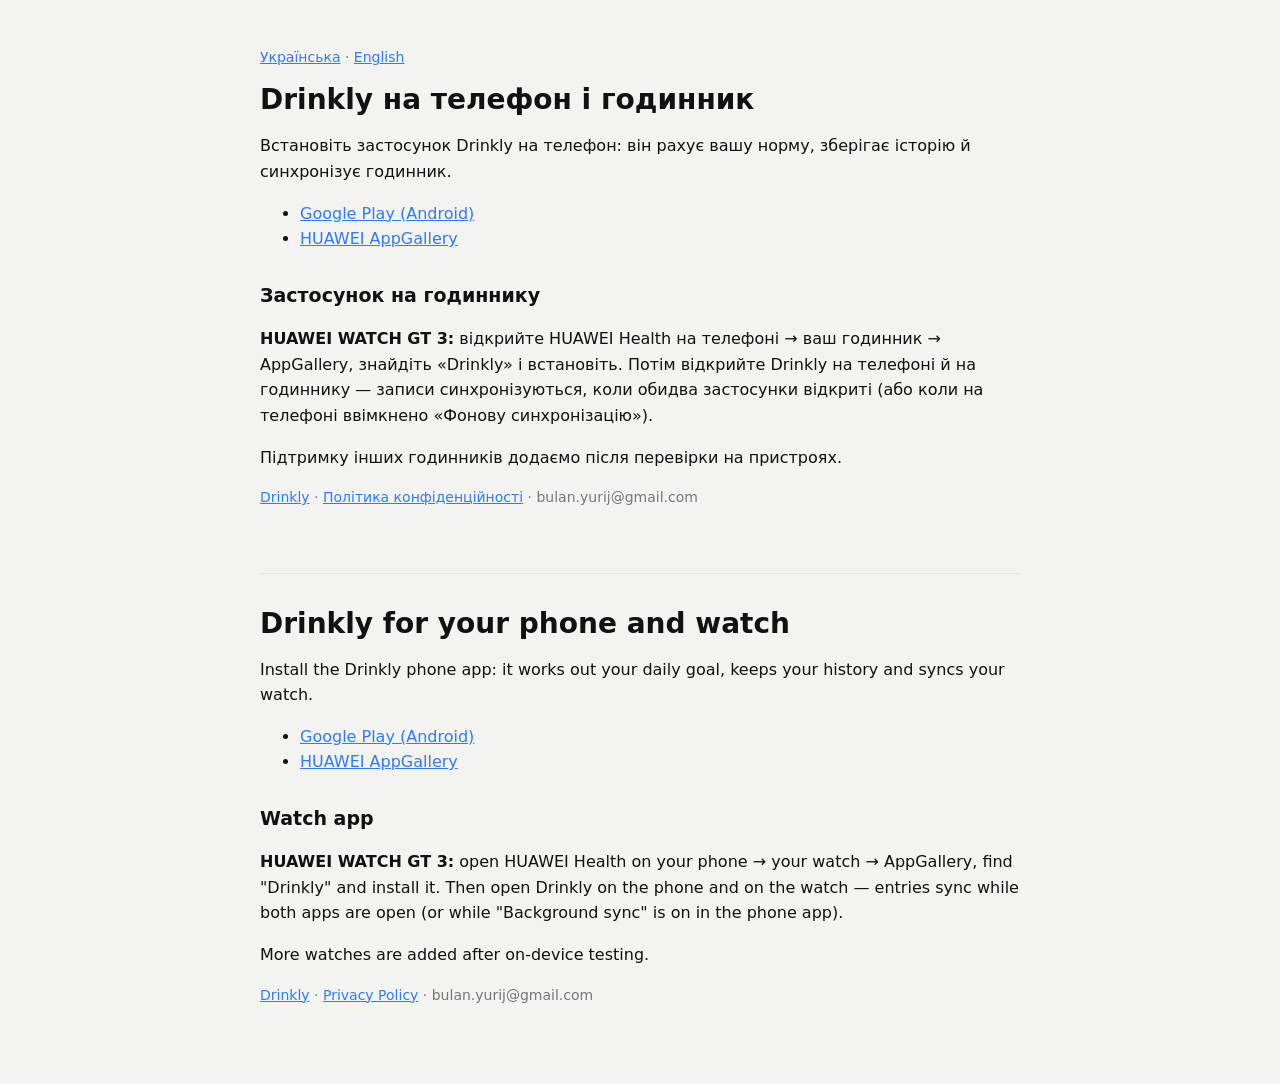
==== get.html @ bbf96739 "Add get.html: phone app stores and watch install steps Co-Authored-By: Claude Opus 5.5 <noreply@anth" ====
<!doctype html>
<html lang="uk">
<head>
<meta charset="utf-8">
<meta name="viewport" content="width=device-width, initial-scale=1">
<title>Drinkly — Get the app / Завантажити</title>
<link rel="stylesheet" href="legal.css">
</head>
<body>
<main>
<p class="lang"><a href="#uk">Українська</a> · <a href="#en">English</a></p>

<article id="uk" lang="uk">
<h1>Drinkly на телефон і годинник</h1>
<p>Встановіть застосунок Drinkly на телефон: він рахує вашу норму, зберігає історію й синхронізує годинник.</p>
<ul>
<li><a href="https://play.google.com/store/apps/details?id=com.bulany.drinkly.android">Google Play (Android)</a></li>
<li><a href="https://appgallery.huawei.com/app/C119541665">HUAWEI AppGallery</a></li>
</ul>

<h2 id="watch">Застосунок на годиннику</h2>
<p><strong>HUAWEI WATCH GT 3:</strong> відкрийте HUAWEI Health на телефоні → ваш годинник → AppGallery, знайдіть «Drinkly» і встановіть. Потім відкрийте Drinkly на телефоні й на годиннику — записи синхронізуються, коли обидва застосунки відкриті (або коли на телефоні ввімкнено «Фонову синхронізацію»).</p>
<p>Підтримку інших годинників додаємо після перевірки на пристроях.</p>
<p class="meta"><a href="index.html">Drinkly</a> · <a href="privacy.html">Політика конфіденційності</a> · bulan.yurij@gmail.com</p>
</article>

<article id="en" lang="en">
<h1>Drinkly for your phone and watch</h1>
<p>Install the Drinkly phone app: it works out your daily goal, keeps your history and syncs your watch.</p>
<ul>
<li><a href="https://play.google.com/store/apps/details?id=com.bulany.drinkly.android">Google Play (Android)</a></li>
<li><a href="https://appgallery.huawei.com/app/C119541665">HUAWEI AppGallery</a></li>
</ul>

<h2 id="watch-en">Watch app</h2>
<p><strong>HUAWEI WATCH GT 3:</strong> open HUAWEI Health on your phone → your watch → AppGallery, find "Drinkly" and install it. Then open Drinkly on the phone and on the watch — entries sync while both apps are open (or while "Background sync" is on in the phone app).</p>
<p>More watches are added after on-device testing.</p>
<p class="meta"><a href="index.html">Drinkly</a> · <a href="privacy.html">Privacy Policy</a> · bulan.yurij@gmail.com</p>
</article>
</main>
</body>
</html>
---- legal.css ----
:root {
  --bg: #f3f3f1;
  --text: #111111;
  --muted: #76767c;
  --accent: #2e7cf6;
  --line: #e4e4e0;
  color-scheme: light dark;
}
@media (prefers-color-scheme: dark) {
  :root { --bg: #08090b; --text: #f2f2f2; --muted: #a3a3a8; --accent: #2fb8ff; --line: #24272d; }
}
body {
  margin: 0;
  background: var(--bg);
  color: var(--text);
  font: 16px/1.6 "Onest", system-ui, -apple-system, sans-serif;
}
main { max-width: 760px; margin: 0 auto; padding: 32px 16px 64px; }
article + article { margin-top: 64px; padding-top: 32px; border-top: 1px solid var(--line); }
h1 { font-size: 28px; line-height: 1.25; margin: 0 0 4px; }
h2 { font-size: 19px; margin: 28px 0 8px; }
.meta, .lang { color: var(--muted); font-size: 14px; }
a { color: var(--accent); }
table { width: 100%; border-collapse: collapse; font-size: 14px; }
th, td { text-align: left; vertical-align: top; padding: 8px 6px; border-bottom: 1px solid var(--line); }
th { color: var(--muted); font-weight: 500; }
@media (max-width: 520px) {
  table, tr, td, th { display: block; }
  tr { padding: 8px 0; border-bottom: 1px solid var(--line); }
  th { display: none; }
  td { border: 0; padding: 2px 0; }
}
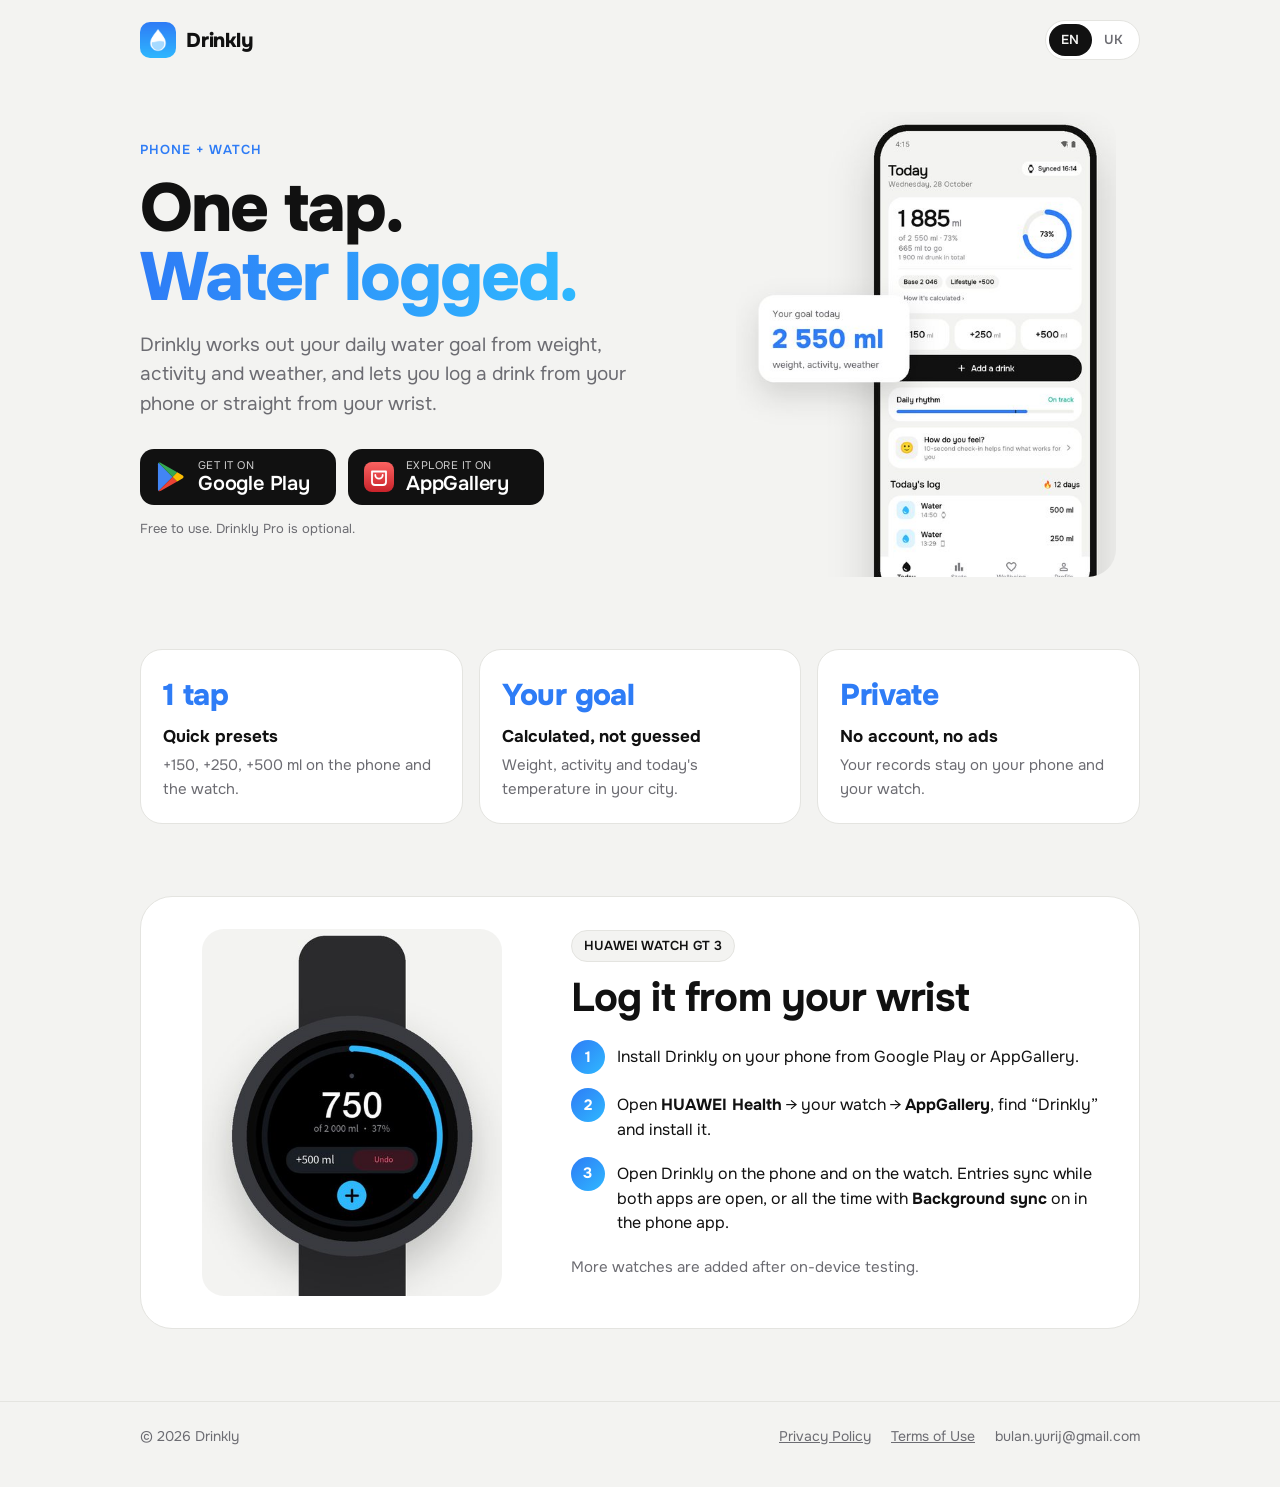
==== commit 4aa18283: "Redesign get.html: English by default, store badges, screenshots Co-Authored-By: Claude Opus 5.5 <no" ====
--- a/get.html
+++ b/get.html
@@ -1,42 +1,250 @@
 <!doctype html>
-<html lang="uk">
+<html lang="en" data-lang="en">
 <head>
 <meta charset="utf-8">
 <meta name="viewport" content="width=device-width, initial-scale=1">
-<title>Drinkly — Get the app / Завантажити</title>
-<link rel="stylesheet" href="legal.css">
+<title>Get Drinkly</title>
+<meta name="description" content="Drinkly — water tracking on your phone and watch. Get it on Google Play and HUAWEI AppGallery.">
+<link rel="icon" href="img/icon.png">
+<link rel="preconnect" href="https://fonts.googleapis.com">
+<link rel="preconnect" href="https://fonts.gstatic.com" crossorigin>
+<link rel="stylesheet" href="https://fonts.googleapis.com/css2?family=Onest:wght@400;500;600;800&display=swap">
+<style>
+:root {
+  --bg: #f3f3f1;
+  --card: #ffffff;
+  --text: #111111;
+  --muted: #6c6c72;
+  --line: #e4e4e0;
+  --accent: #2e7cf6;
+  --accent-2: #2fb8ff;
+  --badge: #111111;
+  --badge-text: #ffffff;
+  --shadow: 0 18px 50px rgba(17, 30, 60, .12);
+  color-scheme: light;
+}
+@media (prefers-color-scheme: dark) {
+  :root {
+    --bg: #08090b; --card: #14161a; --text: #f2f2f2; --muted: #a3a3a8; --line: #24272d;
+    --accent: #2fb8ff; --accent-2: #2e7cf6; --badge: #f2f2f2; --badge-text: #08090b;
+    --shadow: 0 18px 50px rgba(0, 0, 0, .5);
+    color-scheme: dark;
+  }
+}
+* { box-sizing: border-box; }
+html:not([data-lang="uk"]) [data-l="uk"], html[data-lang="uk"] [data-l="en"] { display: none !important; }
+body {
+  margin: 0;
+  background: var(--bg);
+  color: var(--text);
+  font: 16px/1.55 "Onest", system-ui, -apple-system, "Segoe UI", sans-serif;
+  -webkit-font-smoothing: antialiased;
+}
+a { color: var(--accent); }
+.wrap { max-width: 1040px; margin: 0 auto; padding-inline: max(20px, env(safe-area-inset-left, 0px)) max(20px, env(safe-area-inset-right, 0px)); }
+
+header { padding-block: 20px; }
+header .wrap { display: flex; align-items: center; justify-content: space-between; gap: 16px; }
+.brand { display: flex; align-items: center; gap: 10px; color: var(--text); text-decoration: none; font-weight: 800; font-size: 20px; letter-spacing: -.01em; }
+.brand img { width: 36px; height: 36px; border-radius: 10px; }
+.lang { display: inline-flex; padding: 3px; border-radius: 999px; background: var(--card); border: 1px solid var(--line); }
+.lang button {
+  font: inherit; font-size: 13px; font-weight: 600; letter-spacing: .04em;
+  border: 0; background: transparent; color: var(--muted); padding: 6px 12px; border-radius: 999px; cursor: pointer;
+}
+.lang button[aria-pressed="true"] { background: var(--text); color: var(--bg); }
+
+.hero { display: grid; grid-template-columns: 1.1fr .9fr; gap: 48px; align-items: center; padding-block: 32px 72px; }
+.hero > * { min-width: 0; }
+.eyebrow { display: inline-block; font-size: 13px; font-weight: 600; letter-spacing: .08em; text-transform: uppercase; color: var(--accent); margin-bottom: 14px; }
+h1 { font-size: clamp(40px, 6.4vw, 68px); line-height: 1.02; letter-spacing: -.03em; font-weight: 800; margin: 0 0 18px; text-wrap: balance; }
+h1 em { font-style: normal; background: linear-gradient(90deg, var(--accent), var(--accent-2)); -webkit-background-clip: text; background-clip: text; color: transparent; }
+.lead { font-size: 19px; color: var(--muted); max-width: 30em; margin: 0 0 30px; }
+
+.badges { display: flex; flex-wrap: wrap; gap: 12px; }
+.badge {
+  display: inline-flex; align-items: center; gap: 12px; min-width: 196px;
+  padding: 10px 20px 10px 16px; border-radius: 14px;
+  background: var(--badge); color: var(--badge-text); text-decoration: none;
+  transition: transform .15s ease, box-shadow .15s ease;
+}
+.badge:hover { transform: translateY(-2px); box-shadow: var(--shadow); }
+.badge:focus-visible { outline: 3px solid var(--accent); outline-offset: 3px; }
+.badge svg { width: 30px; height: 30px; flex: none; }
+.badge span { display: flex; flex-direction: column; line-height: 1.15; }
+.badge small { font-size: 11px; letter-spacing: .04em; text-transform: uppercase; opacity: .8; }
+.badge b { font-size: 20px; font-weight: 600; letter-spacing: -.01em; }
+.note { font-size: 13px; color: var(--muted); margin-top: 14px; }
+
+.shot { justify-self: center; width: 100%; max-width: 380px; border-radius: 28px; overflow: hidden; background: #f3f3f1; }
+.shot img { display: block; width: 100%; height: auto; }
+
+.features { display: grid; grid-template-columns: repeat(3, 1fr); gap: 16px; padding-bottom: 72px; }
+.feature { background: var(--card); border: 1px solid var(--line); border-radius: 22px; padding: 22px; }
+.feature .num { font-size: 30px; font-weight: 800; letter-spacing: -.02em; color: var(--accent); }
+.feature h3 { margin: 6px 0 4px; font-size: 17px; }
+.feature p { margin: 0; color: var(--muted); font-size: 15px; }
+
+.watch { display: grid; grid-template-columns: .8fr 1.2fr; gap: 40px; align-items: center;
+  background: var(--card); border: 1px solid var(--line); border-radius: 32px; padding: 32px; margin-bottom: 72px; scroll-margin-top: 16px; }
+.watch > * { min-width: 0; }
+.watch .shot { box-shadow: none; border-radius: 22px; max-width: 300px; }
+h2 { font-size: clamp(28px, 4vw, 40px); line-height: 1.1; letter-spacing: -.02em; margin: 0 0 12px; text-wrap: balance; }
+.chip { display: inline-block; font-size: 13px; font-weight: 600; padding: 5px 12px; border-radius: 999px; background: var(--bg); border: 1px solid var(--line); margin-bottom: 14px; }
+ol.steps { list-style: none; counter-reset: s; padding: 0; margin: 20px 0; display: grid; gap: 14px; }
+ol.steps li { counter-increment: s; display: grid; grid-template-columns: 34px 1fr; gap: 12px; align-items: start; }
+ol.steps li::before {
+  content: counter(s); width: 34px; height: 34px; border-radius: 50%; display: grid; place-items: center;
+  font-weight: 700; font-size: 15px; color: #fff; background: linear-gradient(135deg, var(--accent), var(--accent-2));
+}
+ol.steps li > span { padding-top: 5px; }
+.muted { color: var(--muted); font-size: 15px; }
+
+footer { border-top: 1px solid var(--line); padding-block: 24px 40px; color: var(--muted); font-size: 14px; }
+footer .wrap { display: flex; flex-wrap: wrap; gap: 8px 20px; justify-content: space-between; }
+footer nav { display: flex; flex-wrap: wrap; gap: 8px 20px; }
+footer a { color: var(--muted); }
+
+@media (max-width: 820px) {
+  .hero { grid-template-columns: 1fr; gap: 36px; padding-top: 16px; }
+  .hero .shot { max-width: 300px; }
+  .features { grid-template-columns: 1fr; }
+  .watch { grid-template-columns: 1fr; padding: 22px; }
+  .watch .shot { order: 2; justify-self: center; }
+}
+@media (max-width: 440px) {
+  .badge { flex: 1 1 100%; }
+}
+</style>
 </head>
 <body>
+<header>
+  <div class="wrap">
+    <a class="brand" href="index.html"><img src="img/icon.png" alt="">Drinkly</a>
+    <div class="lang" role="group" aria-label="Language">
+      <button type="button" data-set="en" aria-pressed="true">EN</button>
+      <button type="button" data-set="uk" aria-pressed="false">UK</button>
+    </div>
+  </div>
+</header>
+
 <main>
-<p class="lang"><a href="#uk">Українська</a> · <a href="#en">English</a></p>
-
-<article id="uk" lang="uk">
-<h1>Drinkly на телефон і годинник</h1>
-<p>Встановіть застосунок Drinkly на телефон: він рахує вашу норму, зберігає історію й синхронізує годинник.</p>
-<ul>
-<li><a href="https://play.google.com/store/apps/details?id=com.bulany.drinkly.android">Google Play (Android)</a></li>
-<li><a href="https://appgallery.huawei.com/app/C119541665">HUAWEI AppGallery</a></li>
-</ul>
-
-<h2 id="watch">Застосунок на годиннику</h2>
-<p><strong>HUAWEI WATCH GT 3:</strong> відкрийте HUAWEI Health на телефоні → ваш годинник → AppGallery, знайдіть «Drinkly» і встановіть. Потім відкрийте Drinkly на телефоні й на годиннику — записи синхронізуються, коли обидва застосунки відкриті (або коли на телефоні ввімкнено «Фонову синхронізацію»).</p>
-<p>Підтримку інших годинників додаємо після перевірки на пристроях.</p>
-<p class="meta"><a href="index.html">Drinkly</a> · <a href="privacy.html">Політика конфіденційності</a> · bulan.yurij@gmail.com</p>
-</article>
-
-<article id="en" lang="en">
-<h1>Drinkly for your phone and watch</h1>
-<p>Install the Drinkly phone app: it works out your daily goal, keeps your history and syncs your watch.</p>
-<ul>
-<li><a href="https://play.google.com/store/apps/details?id=com.bulany.drinkly.android">Google Play (Android)</a></li>
-<li><a href="https://appgallery.huawei.com/app/C119541665">HUAWEI AppGallery</a></li>
-</ul>
-
-<h2 id="watch-en">Watch app</h2>
-<p><strong>HUAWEI WATCH GT 3:</strong> open HUAWEI Health on your phone → your watch → AppGallery, find "Drinkly" and install it. Then open Drinkly on the phone and on the watch — entries sync while both apps are open (or while "Background sync" is on in the phone app).</p>
-<p>More watches are added after on-device testing.</p>
-<p class="meta"><a href="index.html">Drinkly</a> · <a href="privacy.html">Privacy Policy</a> · bulan.yurij@gmail.com</p>
-</article>
+  <section class="wrap hero">
+    <div>
+      <span class="eyebrow" data-l="en">Phone + watch</span>
+      <span class="eyebrow" data-l="uk">Телефон + годинник</span>
+      <h1 data-l="en">One tap.<br><em>Water logged.</em></h1>
+      <h1 data-l="uk">Один дотик.<br><em>Воду записано.</em></h1>
+      <p class="lead" data-l="en">Drinkly works out your daily water goal from weight, activity and weather, and lets you log a drink from your phone or straight from your wrist.</p>
+      <p class="lead" data-l="uk">Drinkly рахує вашу денну норму води з ваги, активності й погоди та дає записати напій на телефоні або просто з годинника.</p>
+
+      <div class="badges">
+        <a class="badge" href="https://play.google.com/store/apps/details?id=com.bulany.drinkly.android" rel="noopener">
+          <svg viewBox="0 0 24 26" aria-hidden="true">
+            <path fill="#4285F4" d="M1.2.6 13.4 12.9 1.2 25.2c-.3-.3-.5-.8-.5-1.4V2c0-.6.2-1.1.5-1.4Z"/>
+            <path fill="#34A853" d="M1.2.6 13.4 12.9l4-4L3.3.8C2.5.3 1.7.3 1.2.6Z"/>
+            <path fill="#EA4335" d="M1.2 25.2 13.4 12.9l4 4L3.3 25c-.8.5-1.6.5-2.1.2Z"/>
+            <path fill="#FBBC04" d="m17.4 8.9-4 4 4 4 4.5-2.6c1.3-.7 1.3-2.1 0-2.8Z"/>
+          </svg>
+          <span><small data-l="en">Get it on</small><small data-l="uk">Завантажити з</small><b>Google Play</b></span>
+        </a>
+        <a class="badge" href="https://appgallery.huawei.com/app/C119541665" rel="noopener">
+          <svg viewBox="0 0 30 30" aria-hidden="true">
+            <defs><linearGradient id="ag" x1="0" y1="0" x2="0" y2="1"><stop offset="0" stop-color="#FB6361"/><stop offset="1" stop-color="#C9222A"/></linearGradient></defs>
+            <rect width="30" height="30" rx="8" fill="url(#ag)"/>
+            <path d="M8 9.5h14v10.5a3 3 0 0 1-3 3h-8a3 3 0 0 1-3-3Z" fill="none" stroke="#fff" stroke-width="1.8" stroke-linejoin="round"/>
+            <path d="M11.3 13a3.7 3.7 0 0 0 7.4 0" fill="none" stroke="#fff" stroke-width="1.8" stroke-linecap="round"/>
+          </svg>
+          <span><small data-l="en">Explore it on</small><small data-l="uk">Відкрити в</small><b>AppGallery</b></span>
+        </a>
+      </div>
+      <p class="note" data-l="en">Free to use. Drinkly Pro is optional.</p>
+      <p class="note" data-l="uk">Безкоштовно. Drinkly Pro — за бажанням.</p>
+    </div>
+    <div class="shot">
+      <img data-l="en" src="img/01-today-en.jpg" width="540" height="660" alt="Drinkly Today screen: 1 885 of 2 550 ml">
+      <img data-l="uk" src="img/01-today-uk.jpg" width="540" height="660" alt="Екран «Сьогодні» в Drinkly">
+    </div>
+  </section>
+
+  <section class="wrap features">
+    <div class="feature">
+      <div class="num">1 tap</div>
+      <h3 data-l="en">Quick presets</h3><h3 data-l="uk">Швидкі порції</h3>
+      <p data-l="en">+150, +250, +500 ml on the phone and the watch.</p>
+      <p data-l="uk">+150, +250, +500 мл на телефоні й годиннику.</p>
+    </div>
+    <div class="feature">
+      <div class="num" data-l="en">Your goal</div><div class="num" data-l="uk">Ваша норма</div>
+      <h3 data-l="en">Calculated, not guessed</h3><h3 data-l="uk">Розрахована, а не вигадана</h3>
+      <p data-l="en">Weight, activity and today's temperature in your city.</p>
+      <p data-l="uk">Вага, активність і сьогоднішня температура у вашому місті.</p>
+    </div>
+    <div class="feature">
+      <div class="num" data-l="en">Private</div><div class="num" data-l="uk">Приватно</div>
+      <h3 data-l="en">No account, no ads</h3><h3 data-l="uk">Без акаунта й реклами</h3>
+      <p data-l="en">Your records stay on your phone and your watch.</p>
+      <p data-l="uk">Записи лишаються на вашому телефоні й годиннику.</p>
+    </div>
+  </section>
+
+  <section class="wrap" id="watch">
+    <div class="watch">
+      <div class="shot">
+        <img data-l="en" src="img/05-watch-en.jpg" width="450" height="550" alt="Drinkly on a round watch: 750 of 2 000 ml" loading="lazy">
+        <img data-l="uk" src="img/05-watch-uk.jpg" width="450" height="550" alt="Drinkly на круглому годиннику" loading="lazy">
+      </div>
+      <div>
+        <span class="chip">HUAWEI WATCH GT 3</span>
+        <h2 data-l="en">Log it from your wrist</h2>
+        <h2 data-l="uk">Записуйте з зап'ястя</h2>
+        <ol class="steps" data-l="en">
+          <li><span>Install Drinkly on your phone from Google Play or AppGallery.</span></li>
+          <li><span>Open <b>HUAWEI Health</b> → your watch → <b>AppGallery</b>, find “Drinkly” and install it.</span></li>
+          <li><span>Open Drinkly on the phone and on the watch. Entries sync while both apps are open, or all the time with <b>Background sync</b> on in the phone app.</span></li>
+        </ol>
+        <ol class="steps" data-l="uk">
+          <li><span>Встановіть Drinkly на телефон із Google Play або AppGallery.</span></li>
+          <li><span>Відкрийте <b>HUAWEI Health</b> → ваш годинник → <b>AppGallery</b>, знайдіть «Drinkly» і встановіть.</span></li>
+          <li><span>Відкрийте Drinkly на телефоні й на годиннику. Записи синхронізуються, коли обидва застосунки відкриті, або постійно — з увімкненою <b>Фоновою синхронізацією</b> в застосунку на телефоні.</span></li>
+        </ol>
+        <p class="muted" data-l="en">More watches are added after on-device testing.</p>
+        <p class="muted" data-l="uk">Підтримку інших годинників додаємо після перевірки на пристроях.</p>
+      </div>
+    </div>
+  </section>
 </main>
+
+<footer>
+  <div class="wrap">
+    <span>© 2026 Drinkly</span>
+    <nav>
+      <a href="privacy.html"><span data-l="en">Privacy Policy</span><span data-l="uk">Політика конфіденційності</span></a>
+      <a href="terms.html"><span data-l="en">Terms of Use</span><span data-l="uk">Умови використання</span></a>
+      <span>bulan.yurij@gmail.com</span>
+    </nav>
+  </div>
+</footer>
+
+<script>
+(function () {
+  var root = document.documentElement;
+  function setLang(lang, save) {
+    root.lang = root.dataset.lang = lang;
+    document.title = lang === 'uk' ? 'Завантажити Drinkly' : 'Get Drinkly';
+    document.querySelectorAll('.lang button').forEach(function (b) {
+      b.setAttribute('aria-pressed', String(b.dataset.set === lang));
+    });
+    if (save) try { localStorage.setItem('drinkly-lang', lang); } catch (e) {}
+  }
+  var saved = null;
+  try { saved = localStorage.getItem('drinkly-lang'); } catch (e) {}
+  // English by default; #uk (old links) or a saved choice switches to Ukrainian.
+  setLang(location.hash === '#uk' ? 'uk' : (saved === 'uk' ? 'uk' : 'en'), false);
+  document.querySelectorAll('.lang button').forEach(function (b) {
+    b.addEventListener('click', function () { setLang(b.dataset.set, true); });
+  });
+})();
+</script>
 </body>
 </html>
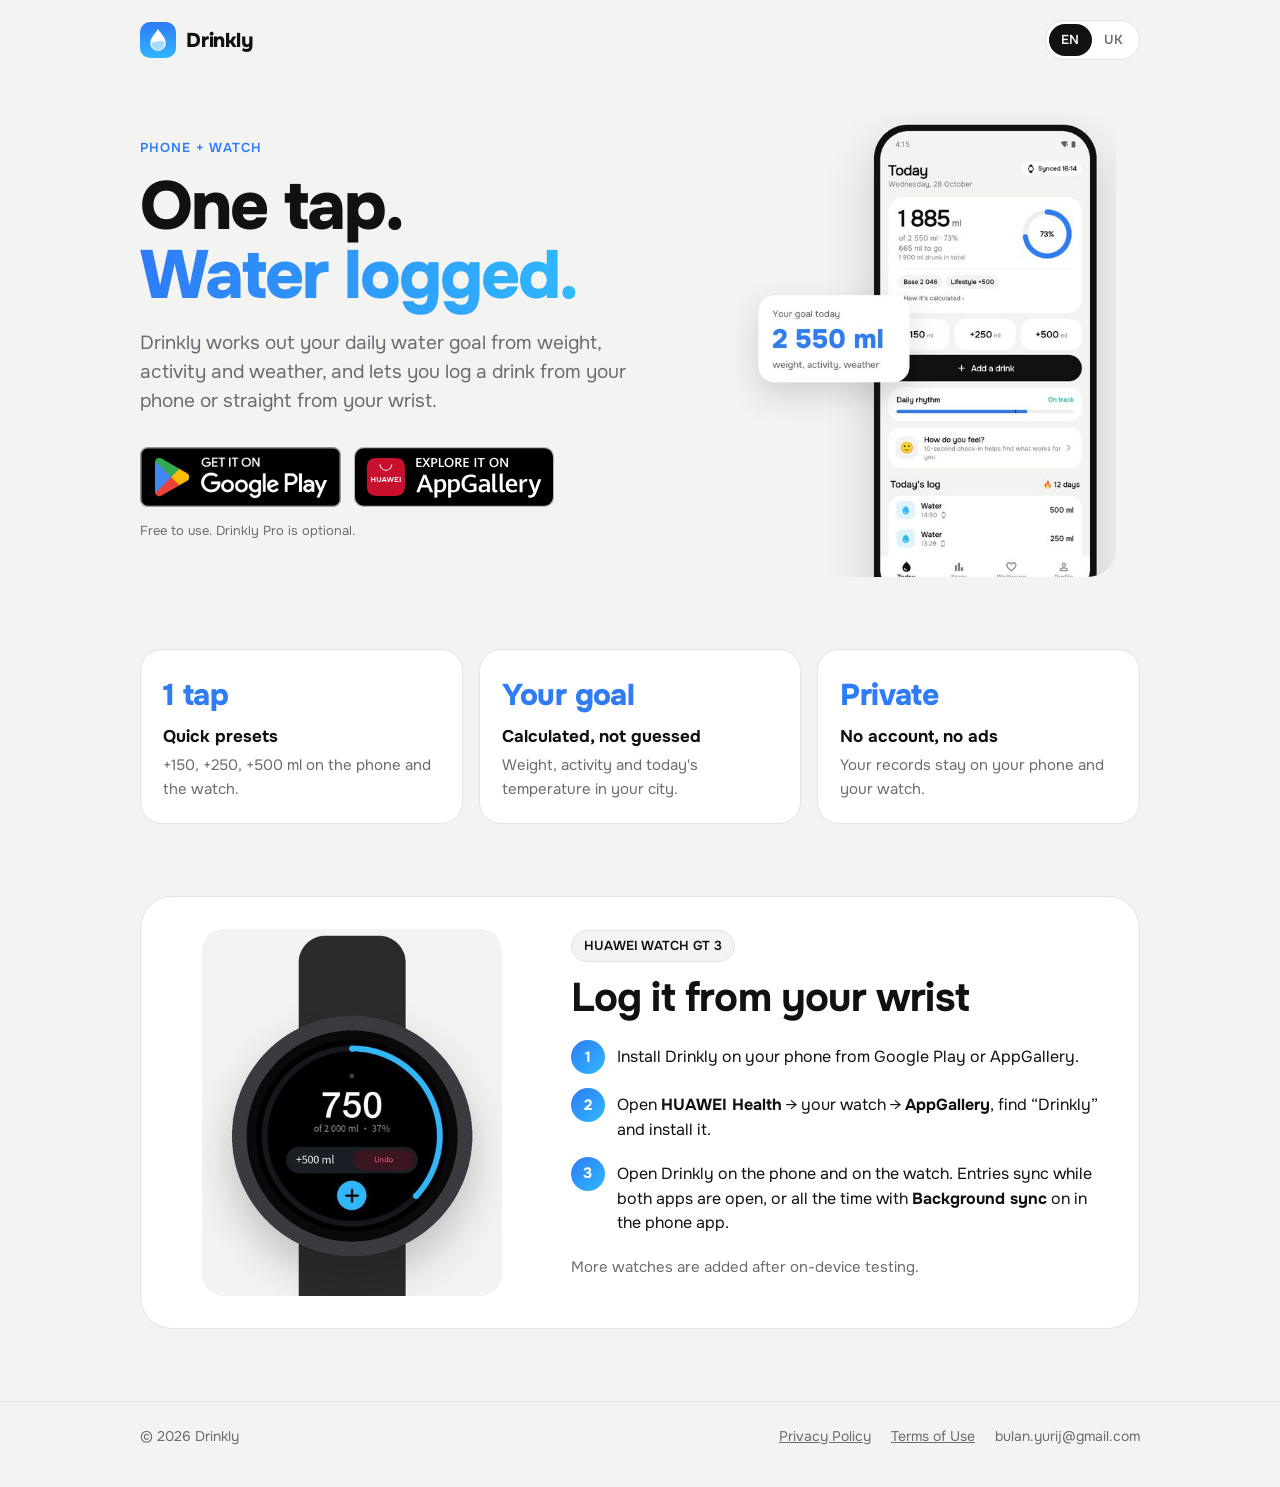
==== commit 3a57eaac: "get.html: official Google Play and AppGallery badges Co-Authored-By: Claude Opus 5.5 <noreply@anthro" ====
--- a/get.html
+++ b/get.html
@@ -18,15 +18,13 @@
   --line: #e4e4e0;
   --accent: #2e7cf6;
   --accent-2: #2fb8ff;
-  --badge: #111111;
-  --badge-text: #ffffff;
   --shadow: 0 18px 50px rgba(17, 30, 60, .12);
   color-scheme: light;
 }
 @media (prefers-color-scheme: dark) {
   :root {
     --bg: #08090b; --card: #14161a; --text: #f2f2f2; --muted: #a3a3a8; --line: #24272d;
-    --accent: #2fb8ff; --accent-2: #2e7cf6; --badge: #f2f2f2; --badge-text: #08090b;
+    --accent: #2fb8ff; --accent-2: #2e7cf6;
     --shadow: 0 18px 50px rgba(0, 0, 0, .5);
     color-scheme: dark;
   }
@@ -62,18 +60,10 @@
 .lead { font-size: 19px; color: var(--muted); max-width: 30em; margin: 0 0 30px; }
 
 .badges { display: flex; flex-wrap: wrap; gap: 12px; }
-.badge {
-  display: inline-flex; align-items: center; gap: 12px; min-width: 196px;
-  padding: 10px 20px 10px 16px; border-radius: 14px;
-  background: var(--badge); color: var(--badge-text); text-decoration: none;
-  transition: transform .15s ease, box-shadow .15s ease;
-}
-.badge:hover { transform: translateY(-2px); box-shadow: var(--shadow); }
+.badge { display: block; border-radius: 12px; transition: transform .15s ease; }
+.badge:hover { transform: translateY(-2px); }
 .badge:focus-visible { outline: 3px solid var(--accent); outline-offset: 3px; }
-.badge svg { width: 30px; height: 30px; flex: none; }
-.badge span { display: flex; flex-direction: column; line-height: 1.15; }
-.badge small { font-size: 11px; letter-spacing: .04em; text-transform: uppercase; opacity: .8; }
-.badge b { font-size: 20px; font-weight: 600; letter-spacing: -.01em; }
+.badge img { display: block; height: 60px; width: auto; }
 .note { font-size: 13px; color: var(--muted); margin-top: 14px; }
 
 .shot { justify-self: center; width: 100%; max-width: 380px; border-radius: 28px; overflow: hidden; background: #f3f3f1; }
@@ -113,7 +103,7 @@
   .watch .shot { order: 2; justify-self: center; }
 }
 @media (max-width: 440px) {
-  .badge { flex: 1 1 100%; }
+  .badge img { height: 52px; }
 }
 </style>
 </head>
@@ -140,22 +130,11 @@
 
       <div class="badges">
         <a class="badge" href="https://play.google.com/store/apps/details?id=com.bulany.drinkly.android" rel="noopener">
-          <svg viewBox="0 0 24 26" aria-hidden="true">
-            <path fill="#4285F4" d="M1.2.6 13.4 12.9 1.2 25.2c-.3-.3-.5-.8-.5-1.4V2c0-.6.2-1.1.5-1.4Z"/>
-            <path fill="#34A853" d="M1.2.6 13.4 12.9l4-4L3.3.8C2.5.3 1.7.3 1.2.6Z"/>
-            <path fill="#EA4335" d="M1.2 25.2 13.4 12.9l4 4L3.3 25c-.8.5-1.6.5-2.1.2Z"/>
-            <path fill="#FBBC04" d="m17.4 8.9-4 4 4 4 4.5-2.6c1.3-.7 1.3-2.1 0-2.8Z"/>
-          </svg>
-          <span><small data-l="en">Get it on</small><small data-l="uk">Завантажити з</small><b>Google Play</b></span>
+          <img data-l="en" src="img/google-play-en.png" width="564" height="168" alt="Get it on Google Play">
+          <img data-l="uk" src="img/google-play-uk.png" width="646" height="192" alt="Завантажити з Google Play">
         </a>
         <a class="badge" href="https://appgallery.huawei.com/app/C119541665" rel="noopener">
-          <svg viewBox="0 0 30 30" aria-hidden="true">
-            <defs><linearGradient id="ag" x1="0" y1="0" x2="0" y2="1"><stop offset="0" stop-color="#FB6361"/><stop offset="1" stop-color="#C9222A"/></linearGradient></defs>
-            <rect width="30" height="30" rx="8" fill="url(#ag)"/>
-            <path d="M8 9.5h14v10.5a3 3 0 0 1-3 3h-8a3 3 0 0 1-3-3Z" fill="none" stroke="#fff" stroke-width="1.8" stroke-linejoin="round"/>
-            <path d="M11.3 13a3.7 3.7 0 0 0 7.4 0" fill="none" stroke="#fff" stroke-width="1.8" stroke-linecap="round"/>
-          </svg>
-          <span><small data-l="en">Explore it on</small><small data-l="uk">Відкрити в</small><b>AppGallery</b></span>
+          <img src="img/appgallery-en.svg" width="564" height="168" alt="Explore it on AppGallery">
         </a>
       </div>
       <p class="note" data-l="en">Free to use. Drinkly Pro is optional.</p>
